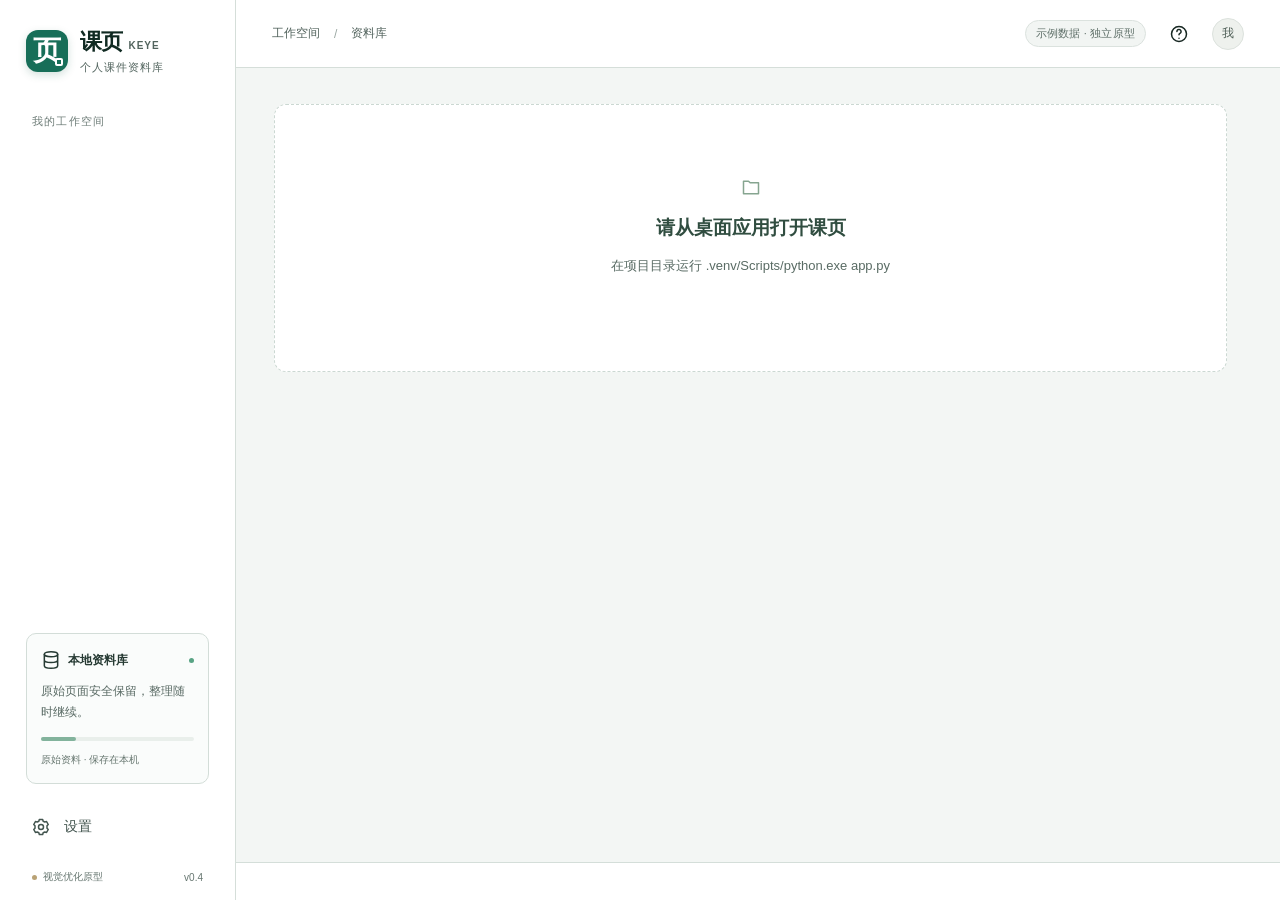
==== visual_prototype/index.html @ de609c1f "feat: build stable course library workflow" ====
<!doctype html>
<html lang="zh-CN">
<head>
  <meta charset="utf-8">
  <meta name="viewport" content="width=device-width,initial-scale=1">
  <title>课页 · 视觉优化原型</title>
  <link rel="stylesheet" href="styles.css">
  <link rel="stylesheet" href="refresh.css">
</head>
<body>
  <div class="app-shell">
    <aside class="sidebar">
      <a class="brand" href="#library" aria-label="返回资料库"><span class="brand-mark">页<span></span></span><span>课页<span class="brand-app" style="font-size:10px;margin-left:6px;letter-spacing:1px">KEYE</span><small>个人课件资料库</small></span></a>
      <div class="workspace-label">我的工作空间</div>
      <nav id="nav" aria-label="主导航"></nav>
      <div class="sidebar-bottom">
        <div class="storage-card"><div><span data-icon="database"></span><strong>本地资料库</strong><span class="local-dot"></span></div><p>原始页面安全保留，整理随时继续。</p><div class="storage-meter"><span></span></div><small>原始资料 · 保存在本机</small></div>
        <button class="nav-item" data-nav="settings"><span data-icon="settings"></span>设置</button>
        <div class="prototype-label"><span></span>视觉优化原型 <span class="prototype-version">v0.4</span></div>
      </div>
    </aside>
    <div class="workspace">
      <header class="topbar"><div id="breadcrumb">工作空间 <span>/</span> 资料库</div><div class="topbar-right"><span class="demo-tag">示例数据 · 独立原型</span><button class="icon-button" id="help-button" title="查看使用说明" aria-label="查看使用说明" data-icon="help"></button><span class="avatar">我</span></div></header>
      <main id="main"></main>
      <footer id="statusbar"></footer>
    </div>
  </div>
  <div id="toast" role="status" aria-live="polite"></div>
  <dialog id="modal"><div id="modal-content"></div></dialog>
  <script src="qrc:///qtwebchannel/qwebchannel.js"></script>
  <script src="layout.js"></script>
  <script src="app.js"></script>
<script src="courses.js"></script>
</body>
</html>
---- visual_prototype/styles.css ----
:root{--bg:#f7f8fa;--surface:#fff;--ink:#25312f;--muted:#7a8583;--line:#e6ebe9;--green:#257461;--green-dark:#195845;--soft:#eaf4ef;--amber:#a9782d;--radius:12px;--shadow:0 7px 24px #22392c06;font-family:Inter,"Segoe UI","Microsoft YaHei",sans-serif;font-size:14px;color:var(--ink);background:var(--bg)}
*{box-sizing:border-box}body{margin:0}button,input,select{font:inherit}button,a,input,select{outline-offset:4px}button{cursor:pointer}button:disabled{cursor:not-allowed;opacity:.4}a{color:inherit;text-decoration:none}button{color:inherit}svg.icon{width:19px;height:19px;flex-shrink:0;stroke:currentColor;fill:none;stroke-width:1.65;stroke-linecap:round;stroke-linejoin:round;vertical-align:middle}button{border:1px solid var(--line);background:white;border-radius:7px;padding:9px 14px;display:inline-flex;align-items:center;justify-content:center;gap:7px;transition:background .15s,border-color .15s}button:hover:not(:disabled){background:#f1f5f3;border-color:#cbd8d1}.primary{background:var(--green);border-color:var(--green);color:#fff}.primary:hover:not(:disabled){background:var(--green-dark);border-color:var(--green-dark)}.secondary{background:var(--soft);color:var(--green);border-color:transparent}.quiet{border-color:transparent;background:transparent}.danger{color:#a3473d}.icon-button{padding:7px;width:34px;height:34px;background:transparent;border-color:transparent}.app-shell{height:100vh;display:flex;overflow:hidden}.sidebar{width:224px;flex-shrink:0;background:#fff;border-right:1px solid var(--line);padding:30px 16px 16px;display:flex;flex-direction:column}.brand{display:flex;gap:11px;align-items:center;padding:0 12px;font-size:21px;font-weight:750;letter-spacing:-.8px}.brand-mark{height:39px;width:39px;background:var(--green);border-radius:11px;color:white;font-size:28px;font-weight:600;display:grid;place-items:center;position:relative}.brand-mark span{position:absolute;width:8px;height:8px;border:2px solid white;right:5px;bottom:6px;border-radius:2px;background:var(--green)}.brand-app{font-weight:400;color:#64716d}.brand small{display:block;color:var(--muted);font-size:10px;font-weight:400;letter-spacing:1.5px;margin-top:4px}.workspace-label{font-size:10px;letter-spacing:1.6px;color:#99a19e;margin:43px 16px 13px}.nav-item{width:100%;border:0;justify-content:flex-start;gap:13px;padding:12px 16px;border-radius:8px;font-size:13px;color:#67726e;margin:2px 0}.nav-item.active{background:var(--soft);color:var(--green);font-weight:650}.nav-item .nav-count{margin-left:auto;background:#dcece4;padding:2px 6px;font-size:10px;border-radius:5px}.sidebar-bottom{margin-top:auto}.storage-card{margin:14px 10px 19px;padding:16px 13px;border:1px solid var(--line);border-radius:10px;background:#fbfcfb}.storage-card>div:first-child{display:flex;align-items:center;gap:7px;font-size:11px}.storage-card svg{width:15px;height:15px}.storage-card p{font-size:11px;line-height:1.8;color:var(--muted);margin:11px 0}.storage-card small{font-size:9px;color:#919b95}.local-dot{background:#58a384;width:5px;height:5px;border-radius:50%;margin-left:auto}.storage-meter{height:4px;background:#e9efeb;border-radius:3px;margin:15px 0 8px}.storage-meter span{display:block;width:23%;height:100%;background:#82b39c;border-radius:3px}.prototype-label{font-size:10px;color:#97a09b;display:flex;gap:6px;align-items:center;padding:19px 16px 0}.prototype-label>span:first-child{height:5px;width:5px;background:#b9a275;border-radius:50%}.prototype-version{margin-left:auto}.workspace{flex:1;min-width:0;display:flex;flex-direction:column}.topbar{height:67px;flex-shrink:0;border-bottom:1px solid var(--line);display:flex;align-items:center;justify-content:space-between;padding:0 36px;background:#fff}.topbar #breadcrumb{font-size:11px;color:#7a8580;display:flex;gap:14px;align-items:center}.topbar #breadcrumb span{color:#bac3be}.topbar-right{display:flex;gap:16px;align-items:center}.demo-tag{font-size:10px;color:#8b918a;letter-spacing:.6px}.avatar{background:#f0f1eb;border:1px solid #e6e8e0;height:29px;width:29px;display:grid;place-items:center;font-size:11px;border-radius:50%;color:#787f6e}main{padding:34px 36px;flex:1;overflow:auto;scrollbar-gutter:stable}.page-heading{display:flex;align-items:center;justify-content:space-between;gap:16px;margin-bottom:27px}.eyebrow{font-size:10px;color:var(--green);letter-spacing:2px;font-weight:600;margin-bottom:9px}h1{font-size:27px;letter-spacing:-.8px;font-weight:650;margin:0 0 10px}h2{font-size:16px;font-weight:650;margin:0}h3{font-size:14px;margin:0;font-weight:600}.subtitle{font-size:12px;color:var(--muted);margin:0;line-height:1.8}.actions{display:flex;gap:9px;align-items:center}.actions button{font-size:12px}.continue-card{display:grid;grid-template-columns:206px 1fr auto;gap:24px;align-items:center;border:1px solid #dae8df;background:linear-gradient(105deg,#edf4ef,#f8faf7);border-radius:var(--radius);padding:23px 25px;margin-bottom:31px}.continue-art{border:1px solid #e3e9df;border-radius:7px;overflow:hidden;box-shadow:0 5px 10px #254a2910;aspect-ratio:16/9}.continue-copy .overline{font-size:10px;color:#749080;letter-spacing:1px;margin-bottom:10px}.continue-copy h2{font-size:18px;margin-bottom:8px}.continue-copy p{font-size:11px;color:var(--muted);margin:6px 0}.continue-copy .tiny-progress{width:170px;margin-top:13px;display:flex;align-items:center;gap:9px;font-size:10px;color:#799182}.tiny-progress>span:first-child{height:4px;flex:1;background:#dce7df;border-radius:3px}.tiny-progress i{display:block;background:#77a18a;height:100%;border-radius:3px}.continue-card>.actions{align-self:center}.continue-card button{font-size:12px}.toolbar{display:flex;align-items:center;gap:15px;margin-bottom:19px}.tabs{display:flex;gap:21px;align-items:center;flex:1;border-bottom:1px solid var(--line)}.tabs button{padding:11px 0 14px;border-radius:0;border:0;background:transparent;color:#858e88;font-size:12px;position:relative}.tabs button.active{color:var(--ink);font-weight:600}.tabs button.active:after{content:'';position:absolute;left:0;right:0;height:2px;background:var(--green);bottom:-1px}.tabs .count{font-size:10px;background:#edf0ed;padding:2px 5px;border-radius:4px;margin-left:2px;color:#7d8980}.search-box{display:flex;align-items:center;gap:8px;background:white;border:1px solid var(--line);border-radius:7px;padding:8px 11px;color:#97a099;min-width:210px}.search-box svg{width:16px;height:16px}.search-box input{border:0;outline:0;width:150px;font-size:11px;color:var(--ink);background:transparent}.search-box:focus-within{border-color:#80a58e}.library-tools{display:flex;align-items:center;justify-content:space-between;color:var(--muted);font-size:11px;margin-bottom:17px}.library-tools select{font-size:11px;border:0;background:none;color:var(--muted);padding:5px;cursor:pointer}.course-grid{display:grid;grid-template-columns:repeat(3,minmax(0,1fr));gap:19px}.course-card{border:1px solid var(--line);border-radius:10px;background:white;overflow:hidden;box-shadow:var(--shadow);transition:transform .15s,border-color .15s;position:relative}.course-card:hover{transform:translateY(-2px);border-color:#b4cabc}.course-cover{aspect-ratio:16/8.8;padding:17px 21px 0;background:#f0f2ef;overflow:hidden;position:relative}.course-cover .slide{border-radius:3px 3px 0 0;box-shadow:0 2px 10px #0000000c}.course-open{display:block;width:100%;padding:0;border:0;background:none;text-align:left;border-radius:0}.course-open:hover:not(:disabled){background:transparent}.course-info{padding:17px 19px 16px}.course-info h3{font-size:13px;line-height:1.6;margin-bottom:6px}.course-info .meta{font-size:10px;color:#929a95;display:flex;gap:10px;margin-bottom:16px}.course-info-bottom{display:flex;justify-content:space-between;align-items:center;font-size:10px;color:#959e98}.badge{display:inline-flex;align-items:center;gap:5px;padding:4px 7px;border-radius:4px;font-size:10px;white-space:nowrap}.badge:before{content:'';height:4px;width:4px;background:currentColor;border-radius:50%}.badge.pending{background:#f8f1e4;color:#a1844e}.badge.editing{background:#eef1f9;color:#7484aa}.badge.exported{background:#eaf4ef;color:#5a9076}.badge.changed{background:#f8eee7;color:#b28258}.card-menu{position:absolute;bottom:10px;right:10px;opacity:0;background:white}.course-card:focus-within .card-menu,.course-card:hover .card-menu{opacity:1}.empty{padding:70px 25px;text-align:center;color:#89948d;border:1px dashed #d6e0d9;border-radius:12px;background:#fff}.empty>svg{width:36px;height:36px;color:#86a590;margin-bottom:18px}.empty h2{color:#54665b;margin:0 0 10px;font-size:17px}.empty p{font-size:12px;line-height:1.8;margin-bottom:22px}.slide{display:block;width:100%;height:100%;background:#fff;object-fit:contain}.source-row{display:grid;grid-template-columns:1.2fr 1fr;gap:18px;margin-bottom:25px}.panel{background:#fff;border:1px solid var(--line);border-radius:11px;padding:22px}.source-card{display:flex;gap:15px;align-items:center}.source-logo{height:48px;width:48px;border-radius:11px;background:#edf3ee;display:grid;place-items:center;color:var(--green)}.source-logo svg{width:25px;height:25px}.source-card h3{margin-bottom:7px}.source-card p{font-size:11px;color:var(--muted);margin:0;line-height:1.7}.source-card>button{margin-left:auto;flex-shrink:0;font-size:11px}.connected{color:var(--green)!important}.scan-panel{padding:0;overflow:hidden}.scan-bar{display:flex;align-items:end;gap:15px;padding:22px;border-bottom:1px solid var(--line)}label.field{display:flex;flex-direction:column;gap:8px;font-size:11px;color:var(--muted)}input[type=date],input[type=text],select.field-input,input[type=number]{border:1px solid var(--line);padding:9px 11px;border-radius:6px;font-size:12px;background:#fff;color:var(--ink)}.scan-bar .scan-note{font-size:11px;color:var(--muted);margin-left:auto;padding:9px 0}.table-wrap{overflow:auto}table{width:100%;border-collapse:collapse;font-size:12px;white-space:nowrap}th{text-align:left;font-size:10px;font-weight:400;color:var(--muted);padding:14px 22px;background:#fbfcfb}td{padding:18px 22px;border-top:1px solid #eef1ee;color:#58665e}td:first-child,th:first-child{width:45px;padding-right:0}td .course-title{font-weight:550;color:var(--ink);margin-bottom:5px}td small{color:var(--muted);font-size:10px}input[type=checkbox]{accent-color:var(--green);width:15px;height:15px;cursor:pointer}.scan-bottom{border-top:1px solid var(--line);padding:17px 22px;display:flex;justify-content:space-between;align-items:center;font-size:11px;color:var(--muted)}.scan-bottom label{display:flex;align-items:center;gap:6px}.helper-note{display:flex;gap:9px;color:#869289;font-size:11px;line-height:1.9;padding:17px 2px}.helper-note svg{width:16px;margin-top:2px;flex-shrink:0}.editor-heading{margin-bottom:20px}.editor-heading h1{font-size:23px}.editor-heading .subtitle{display:flex;gap:11px;align-items:center;font-size:11px}.saved-label{font-size:10px;color:#7e9988}.saved-label svg{height:13px;width:13px;margin-right:4px}.back-button{font-size:11px;color:#7b8880;margin:0 0 14px;padding:0;border:0;background:none}.editor-toolbar{display:flex;align-items:center;gap:9px;flex-wrap:wrap;background:white;border:1px solid var(--line);border-radius:9px;padding:11px 14px;margin-bottom:17px}.editor-toolbar button{font-size:11px;padding:7px 10px}.editor-toolbar .separator{height:20px;width:1px;background:var(--line);margin:0 4px}.editor-toolbar .selected-label{font-size:11px;color:var(--muted);margin-left:auto}.segmented{display:flex;background:#f1f4f1;padding:3px;border-radius:6px}.segmented button{border:0;background:transparent;color:#87918a;font-size:11px;padding:7px 11px}.segmented button.active{background:white;color:#4c6855;box-shadow:0 1px 3px #00000009}.editor-layout{display:grid;grid-template-columns:minmax(0,1fr) 310px;gap:20px;align-items:start}.pages-grid{display:grid;grid-template-columns:repeat(3,minmax(0,1fr));gap:16px}.page-tile{background:white;border:1px solid var(--line);border-radius:7px;overflow:hidden;position:relative;transition:box-shadow .12s,border-color .12s}.page-tile.selected{border-color:var(--green);box-shadow:0 0 0 2px #25746118}.page-tile.current:not(.selected){border-color:#a3b7a7}.page-art{aspect-ratio:16/10;cursor:pointer;padding:7px;background:#f0f2ef;position:relative}.page-art svg{pointer-events:none}.page-tile.excluded .slide{opacity:.28;filter:grayscale(1)}.page-tile.excluded .page-art:after{content:'已排除';position:absolute;left:50%;top:50%;transform:translate(-50%,-50%);background:#fffdf0ee;border:1px solid #e5e4d7;border-radius:4px;font-size:10px;color:#8f8e7b;padding:3px 8px;pointer-events:none}.page-check{position:absolute;z-index:1;left:11px;top:11px;display:flex;background:#ffffffeb;border-radius:3px;padding:1px;box-shadow:0 1px 3px #0001}.page-check input{margin:1px;width:13px;height:13px}.page-caption{display:flex;align-items:center;justify-content:space-between;font-size:10px;padding:7px 9px;color:#929b95}.page-caption strong{color:#68796d;font-size:10px;font-weight:500}.page-caption button{font-size:9px;border:0;background:transparent;padding:3px 4px;color:#8b9a8f}.page-tile.excluded .page-caption button{color:var(--green)}.preview-panel{position:sticky;top:0;background:#fff;border:1px solid var(--line);border-radius:10px;overflow:hidden}.preview-title{display:flex;align-items:center;justify-content:space-between;padding:13px 16px;font-size:12px;font-weight:550}.preview-title span{font-weight:400;color:#98a19a;font-size:10px}.large-art{background:#eff1ee;padding:16px;cursor:zoom-in;aspect-ratio:4/3;display:flex;align-items:center}.large-art svg{height:auto;aspect-ratio:16/9;box-shadow:0 3px 13px #0000000d}.preview-controls{display:flex;align-items:center;justify-content:space-between;padding:11px 16px;border-bottom:1px solid var(--line);font-size:10px;color:var(--muted)}.preview-detail{padding:17px}.preview-detail h3{font-size:12px;margin-bottom:10px}.preview-detail p{font-size:11px;color:var(--muted);line-height:1.8;margin:8px 0 17px}.preview-detail>button{width:100%;font-size:11px}.keyboard-note{padding:14px 17px;background:#fafbf9;border-top:1px solid var(--line);font-size:10px;color:#9aa29a;line-height:2}kbd{font:9px "Segoe UI",sans-serif;padding:2px 4px;border:1px solid #e1e7df;border-radius:3px;background:white;color:#87927f}.editor-summary{display:flex;align-items:center;justify-content:space-between;margin-top:20px;font-size:11px;color:var(--muted);padding-top:16px;border-top:1px solid var(--line)}.editor-summary strong{color:var(--green);font-weight:550}.task-list{display:flex;flex-direction:column;gap:13px}.task-row{display:flex;align-items:center;gap:18px;background:#fff;border:1px solid var(--line);border-radius:10px;padding:20px 22px}.task-icon{height:42px;width:42px;border-radius:10px;background:var(--soft);display:grid;place-items:center;color:var(--green)}.task-copy{flex:1}.task-copy h3{font-size:13px;margin-bottom:7px}.task-copy p{font-size:11px;color:var(--muted);margin:0}.task-progress{height:4px;background:#edf0ec;border-radius:3px;margin-top:13px;max-width:460px}.task-progress span{display:block;height:100%;border-radius:3px;background:#79a28b;transition:width .3s}.task-row .actions button{font-size:11px}.settings-grid{display:grid;grid-template-columns:minmax(0,1fr) 280px;gap:23px}.settings-section{padding:24px 26px;margin-bottom:18px}.settings-section h2{margin-bottom:23px}.setting-row{display:flex;align-items:center;justify-content:space-between;gap:20px;margin:22px 0}.setting-row h3{font-size:12px;margin-bottom:6px}.setting-row p{font-size:11px;color:var(--muted);margin:0;line-height:1.8}.setting-row select{font-size:11px;max-width:190px}.toggle{position:relative;width:33px;height:19px;appearance:none;background:#cbd5cd;border-radius:20px;border:0;flex-shrink:0}.toggle:checked{background:var(--green)}.toggle:after{content:'';position:absolute;width:13px;height:13px;left:3px;top:3px;border-radius:50%;background:white}.toggle:checked:after{left:17px}.setting-path{padding:11px 13px;background:#f6f8f5;border:1px solid var(--line);border-radius:6px;color:#7b8a7b;font-size:11px;line-height:1.8}.guide-card{background:#f0f5ef;border:1px solid #e0e9dc;border-radius:10px;padding:23px;height:fit-content}.guide-card h3{font-size:13px;margin-bottom:12px;color:#5b775c}.guide-card p{font-size:11px;color:#81917c;line-height:2}.guide-card hr{border:0;border-top:1px solid #dde7d8;margin:21px 0}.guide-card .number{font-size:27px;color:#5d805e;font-weight:300}.trash-link{font-size:11px;color:#89948b;background:transparent;border:0;padding:5px 0}.footer-count{font-size:10px;color:#a1aaa4;text-align:center;margin:29px 0 7px}#statusbar{height:33px;flex-shrink:0;background:#fff;border-top:1px solid var(--line);display:flex;justify-content:space-between;align-items:center;padding:0 28px;font-size:10px;color:#9aa29e}#statusbar .status-left{display:flex;align-items:center;gap:7px}#statusbar .dot{width:5px;height:5px;background:#70a889;border-radius:50%}#statusbar button{font-size:10px;padding:2px 8px;border:0;color:var(--green);background:none}dialog{border:1px solid var(--line);border-radius:15px;padding:0;max-width:min(520px,90vw);width:520px;box-shadow:0 20px 90px #172c2233;color:var(--ink)}dialog::backdrop{background:#1b2e2544;backdrop-filter:blur(2px)}.modal-header{padding:24px 27px 15px;display:flex;align-items:center;justify-content:space-between}.modal-header h2{font-size:19px}.modal-body{padding:0 27px 25px}.modal-body p{font-size:12px;line-height:1.9;color:var(--muted)}.modal-body .notice{background:#f8f4e9;color:#9a8351;padding:12px 14px;font-size:11px;line-height:1.8;border-radius:7px;margin:18px 0}.modal-body .field{margin-top:17px}.modal-body input[type=text]{width:100%}.modal-actions{display:flex;gap:9px;justify-content:flex-end;padding:18px 27px;border-top:1px solid var(--line);background:#fafbf9}.modal-actions button{font-size:12px}.modal-stat{display:flex;justify-content:space-between;gap:20px;background:#f4f7f2;border-radius:9px;padding:18px;text-align:center}.modal-stat strong{display:block;font-size:23px;color:#5d7e65;font-weight:500}.modal-stat span{display:block;font-size:10px;color:#93a08e;margin-top:5px}.range-fields{display:flex;gap:15px;margin-top:10px}.range-fields .field{flex:1}.range-fields input{width:100%}.help-steps{counter-reset:step;padding:0;list-style:none}.help-steps li{counter-increment:step;font-size:12px;color:#67796b;margin:16px 0;display:flex;gap:10px;align-items:center}.help-steps li:before{content:counter(step);height:23px;min-width:23px;background:var(--soft);color:var(--green);border-radius:6px;display:grid;place-items:center;font-size:11px}.fullscreen-modal{width:min(1150px,94vw);max-width:94vw}.fullscreen-modal .modal-body{padding:5px 27px 20px}.fullscreen-modal .slide{max-height:65vh;aspect-ratio:16/9}.full-nav{display:flex;gap:13px;align-items:center;justify-content:center;padding:10px;font-size:12px;color:var(--muted)}#toast{position:fixed;bottom:49px;left:calc(50% + 80px);transform:translate(-50%,15px);opacity:0;pointer-events:none;border:1px solid #33483a;background:#33483a;color:white;border-radius:9px;padding:12px 19px;font-size:12px;box-shadow:0 5px 23px #25312f22;transition:opacity .2s,transform .2s;z-index:100}#toast.show{opacity:1;transform:translate(-50%,0)}.export-details{border:1px solid var(--line);border-radius:7px;padding:14px;line-height:1.9;color:var(--muted);font-size:11px;margin-top:15px}.screenreader{position:absolute;width:1px;height:1px;overflow:hidden;clip:rect(0,0,0,0)}
@media(min-width:1550px){main{padding:38px 48px}.course-grid{grid-template-columns:repeat(4,minmax(0,1fr))}.pages-grid{grid-template-columns:repeat(4,minmax(0,1fr))}.editor-layout{grid-template-columns:minmax(0,1fr) 360px}}
@media(max-width:1200px){.sidebar{width:194px;padding-left:11px;padding-right:11px}.brand{font-size:19px;gap:8px}.brand-mark{width:34px;height:34px}.topbar{padding:0 25px}main{padding:27px 25px}.continue-card{grid-template-columns:165px 1fr auto;padding:20px;gap:17px}.continue-copy h2{font-size:16px}.source-row{grid-template-columns:1fr}.editor-layout{grid-template-columns:minmax(0,1fr) 265px}.pages-grid{grid-template-columns:repeat(2,minmax(0,1fr))}.toolbar{gap:12px}.tabs{gap:15px}.search-box{min-width:175px}.search-box input{width:125px}.settings-grid{grid-template-columns:1fr 230px}}
@media(max-width:950px){.sidebar{width:170px}.brand{font-size:17px;padding:0 5px}.brand small{font-size:9px;letter-spacing:.5px}.workspace-label{margin-top:35px}.nav-item{padding:12px}.storage-card{padding:11px;margin-left:1px;margin-right:1px}.course-grid{grid-template-columns:repeat(2,minmax(0,1fr))}.continue-card{grid-template-columns:130px 1fr;gap:16px}.continue-card>.actions{grid-column:2}.toolbar{flex-wrap:wrap}.toolbar .tabs{min-width:100%}.search-box{width:100%}.search-box input{width:100%}.editor-layout{grid-template-columns:1fr}.preview-panel{display:none}.pages-grid{grid-template-columns:repeat(3,minmax(0,1fr))}.settings-grid{grid-template-columns:1fr}.guide-card{display:none}.scan-note{display:none}.page-heading{align-items:flex-start}.page-heading>.actions{flex-wrap:wrap;justify-content:flex-end}.editor-heading .actions{max-width:190px}}
@media(max-width:650px){.sidebar{width:64px;padding:20px 6px 10px}.brand{justify-content:center;padding:0}.brand>span:last-child,.workspace-label,.storage-card,.prototype-label{display:none}.nav-item{font-size:0;gap:0;justify-content:center;margin-top:10px}.nav-item .nav-count{position:absolute;transform:translate(12px,-10px);font-size:9px}.nav-item svg{width:21px;height:21px}nav{margin-top:30px}.topbar{height:52px;padding:0 17px}.topbar-right{gap:8px}.demo-tag{display:none}main{padding:24px 17px}.page-heading{flex-direction:column;gap:16px}h1{font-size:25px}.continue-card{grid-template-columns:1fr;padding:20px}.continue-art{display:none}.continue-card>.actions{grid-column:1}.course-grid{gap:12px}.course-cover{padding:11px 12px 0}.course-info{padding:12px}.course-info .meta{flex-wrap:wrap;gap:4px}.tabs{gap:13px}.tabs button{font-size:11px}.editor-heading .actions{max-width:none}.pages-grid{grid-template-columns:repeat(2,minmax(0,1fr))}.editor-toolbar{gap:5px}.editor-toolbar .selected-label{margin:5px 0}.editor-summary{font-size:10px;gap:10px}.source-card{flex-wrap:wrap}.source-card>button{margin-left:62px}.scan-bar{padding:15px;gap:8px;flex-wrap:wrap}.scan-bar input{max-width:145px}.scan-bottom{gap:12px;align-items:flex-start;flex-direction:column}.task-row{padding:15px;gap:10px;flex-wrap:wrap}.task-row>.actions{margin-left:52px}.setting-row{align-items:flex-start}.setting-row select{max-width:135px}#statusbar{padding:0 13px;font-size:9px}#statusbar>span:last-child{display:none}#toast{left:55%;max-width:80vw;width:max-content}.continue-copy .tiny-progress{width:190px}}

/* Keep batch actions within reach while browsing longer slide lists. */
.editor-toolbar { position: sticky; top: 0; z-index: 5; }

.large-art img.slide { height: auto; max-height: 300px; object-fit: contain; }
.fullscreen-modal img.slide { height: 65vh; width: 100%; object-fit: contain; }
.settings-numbers { display: grid; grid-template-columns: 1fr 1fr; gap: 15px; margin: 22px 0; }
.setting-path { overflow-wrap: anywhere; }
.task-error { color: #a65b4b !important; margin-top: 8px !important; white-space: pre-wrap; }
.task-copy { min-width: 0; }
.task-row { overflow-wrap: anywhere; }

/* Course collections and a focused review workspace. */
.course-controls{display:flex;align-items:center;gap:10px;flex-wrap:wrap;margin:20px 0;font-size:12px;color:var(--muted)}
.course-batch,.review-completion{display:flex;align-items:center;justify-content:space-between;gap:12px;padding:16px 18px;background:#edf4ef;border:1px solid #dce7df;border-radius:8px;margin-bottom:18px;font-size:12px}
.course-batch>span small{display:block;color:var(--muted);margin-top:6px}
.session-table{background:white;border:1px solid var(--line);border-radius:10px}.session-title{display:block;border:0;background:none;padding:0;margin-bottom:6px;text-align:left;font-weight:600}.session-title span{margin-left:14px;font-weight:400}.session-table td{padding:16px}.session-table td:last-child{white-space:nowrap}
.scan-group-tools{display:flex;justify-content:space-between;padding:17px 22px;font-size:12px;color:var(--muted)}.scan-course{border-top:1px solid var(--line)}.scan-course-heading{display:flex;align-items:center;gap:15px;padding:18px 22px}.scan-course-heading>button:nth-child(2){flex:1;display:flex;gap:10px;flex-direction:column;text-align:left;border:0;background:none}.scan-course-heading span{font-size:11px;color:var(--muted)}.scan-lectures{background:#fafcf9;padding:0 24px 14px 62px}.scan-lectures label{display:flex;align-items:center;gap:24px;padding:12px;border-top:1px solid var(--line);font-size:12px}.scan-lectures small{color:var(--muted);flex:1}
.review-workspace{display:grid;grid-template-columns:174px minmax(0,1fr);gap:24px}.review-content{min-width:0}.lecture-rail{position:sticky;top:0;max-height:calc(100vh - 160px);overflow:auto;border-right:1px solid var(--line);padding-right:12px}.rail-heading{padding:4px 8px 16px;font-size:13px}.rail-heading p{font-size:11px;color:var(--muted);line-height:1.8}.lecture-rail>button{display:flex;flex-direction:column;align-items:flex-start;gap:7px;width:100%;border:0;background:none;text-align:left;margin-bottom:6px;padding:12px;font-size:12px}.lecture-rail>button.active{background:#e6efe8;color:var(--green)}.lecture-rail span{font-size:11px;max-width:100%;overflow:hidden;text-overflow:ellipsis;white-space:nowrap}.lecture-rail small{font-size:10px;color:var(--muted)}.review-completion{margin-top:20px;position:sticky;bottom:0;z-index:6;flex-wrap:wrap}.editing-course .sidebar{width:64px;padding:20px 6px}.editing-course .brand{padding:0;justify-content:center}.editing-course .brand>span:last-child,.editing-course .workspace-label,.editing-course .storage-card,.editing-course .prototype-label{display:none}.editing-course .nav-item{font-size:0;justify-content:center;padding:12px;gap:0}.editing-course nav{margin-top:30px}.editing-course .nav-count{font-size:9px;position:absolute;transform:translate(12px,-10px)}
@media(max-width:1200px){.review-workspace{grid-template-columns:145px minmax(0,1fr);gap:16px}.review-workspace .editor-layout{grid-template-columns:minmax(0,1fr) 230px}.review-workspace .pages-grid{grid-template-columns:repeat(2,minmax(0,1fr))}}
@media(max-width:1000px){.review-workspace .editor-layout{grid-template-columns:1fr}.review-workspace .preview-panel{display:none}.course-batch{flex-wrap:wrap}.course-controls input{max-width:145px}}
@media(max-width:700px){.review-workspace{grid-template-columns:1fr}.lecture-rail{position:static;display:flex;max-height:130px;overflow:auto;border:0}.rail-heading{display:none}.lecture-rail>button{min-width:150px}.scan-lectures{padding-left:12px}}

/* Avoid overlaying the last row of slides, and avoid GPU-heavy modal backdrop composition. */
.review-completion{position:static;z-index:auto}
dialog::backdrop{background:#1b2e255c;backdrop-filter:none}
---- visual_prototype/refresh.css ----
/* 课页视觉优化原型：保留现有结构和动线，只加强清晰度、层级与可点击性。 */
:root{
  --bg:#f3f6f4;
  --surface:#ffffff;
  --ink:#172722;
  --muted:#596a64;
  --line:#d4ded9;
  --green:#176e58;
  --green-dark:#0e5744;
  --soft:#e3f0ea;
  --amber:#8a651f;
  --radius:13px;
  --shadow:0 8px 24px rgba(23,49,40,.07);
  font-size:15px;
  color:var(--ink);
  background:var(--bg);
  text-rendering:optimizeLegibility;
}

body{font-weight:400}
button,input,select{font-size:13px}
button{min-height:38px;border-color:#cfdad5;border-radius:8px;padding:9px 15px;font-weight:550;background:#fff}
button:hover:not(:disabled){background:#edf4f0;border-color:#9fb9ae}
button:focus-visible,input:focus-visible,select:focus-visible,a:focus-visible{outline:2px solid #297e68;outline-offset:2px}
.primary{background:var(--green);border-color:var(--green);font-weight:650;box-shadow:0 2px 5px rgba(14,87,68,.15)}
.secondary{background:#e5f1eb;color:#115e4a;border-color:#c7dfd4}
.quiet{color:#465a52}
svg.icon{width:20px;height:20px;stroke-width:1.8}

.sidebar{width:236px;padding:27px 16px 16px;border-color:#d5ded9}
.brand{gap:12px;padding:0 10px;font-size:22px;color:#102a22}
.brand-mark{width:42px;height:42px;border-radius:12px;background:#176e58;box-shadow:0 3px 9px rgba(16,88,68,.18)}
.brand small{font-size:11px;color:#52645e;letter-spacing:1px;margin-top:3px}
.brand-app{color:#52645e!important;font-size:10px!important;font-weight:600!important}
.workspace-label{font-size:11px;color:#6d7c77;margin:39px 16px 12px;letter-spacing:1.2px}
.nav-item{gap:13px;min-height:44px;padding:11px 15px;font-size:14px;color:#43554f;border-radius:9px}
.nav-item.active{background:#dfede7;color:#0f634e;font-weight:700}
.nav-item.active svg{stroke-width:2.1}
.nav-item .nav-count{font-size:11px;color:#0f634e;background:#c9e2d7}
.storage-card{padding:16px 14px;background:#fafcfb;border-color:#d3ddd8}
.storage-card>div:first-child{font-size:12px;color:#263a33}
.storage-card p{font-size:12px;line-height:1.7;color:#596a64}
.storage-card small{font-size:10px;color:#66766f}
.prototype-label{font-size:10px;color:#677771}

.topbar{height:68px;padding:0 36px;border-color:#d5ded9}
.topbar #breadcrumb{font-size:12px;color:#52635d}
.topbar #breadcrumb span{color:#9aa7a2}
.demo-tag{font-size:11px;color:#5f7069;background:#f2f5f3;border:1px solid #dbe2de;border-radius:999px;padding:5px 10px;letter-spacing:.2px}
.avatar{width:32px;height:32px;font-size:12px;color:#506058;background:#eef1ed;border-color:#dce2dd}

main{padding:36px 38px}
.page-heading{margin-bottom:29px}
.eyebrow{font-size:11px;color:#176e58;letter-spacing:2.1px;font-weight:750;margin-bottom:9px}
h1{font-size:30px;line-height:1.25;letter-spacing:-.6px;font-weight:750;margin-bottom:9px;color:#142821}
h2{font-size:18px;font-weight:700}
h3{font-size:15px;font-weight:650}
.subtitle{font-size:13px;line-height:1.7;color:#5a6c65}
.actions{gap:10px}
.actions button{font-size:13px}

.toolbar{gap:18px;margin-bottom:21px}
.tabs{gap:25px;border-color:#d2dcd7}
.tabs button{font-size:13px;color:#64736e;padding:12px 0 15px;min-height:42px}
.tabs button.active{color:#142821;font-weight:700}
.tabs button.active:after{height:3px}
.tabs .count{font-size:11px;color:#53655d;background:#e3e9e6}
.search-box{min-width:230px;padding:10px 12px;border-color:#cfd9d4;border-radius:8px;color:#667770}
.search-box input{font-size:13px;width:170px}
.library-tools{font-size:12px;color:#5e6f68;margin-bottom:19px}
.library-tools select{font-size:12px;color:#52635d}

.continue-card{border-color:#c8ddd2;background:linear-gradient(105deg,#e5f1eb,#f8faf8);padding:25px 27px;box-shadow:0 6px 18px rgba(28,73,58,.06)}
.continue-copy .overline{font-size:11px;color:#3f715f;font-weight:650}
.continue-copy h2{font-size:19px}
.continue-copy p{font-size:12px;color:#596a64}
.continue-copy .tiny-progress{font-size:11px;color:#4e695e}

.course-grid{gap:21px}
.course-card{border-color:#d1dcd7;border-radius:12px;box-shadow:var(--shadow)}
.course-card:hover{border-color:#91b4a5;box-shadow:0 10px 28px rgba(23,72,55,.11)}
.course-info{padding:19px 20px 18px}
.course-info h3{font-size:15px;line-height:1.5;color:#172722}
.course-info .meta{font-size:12px;color:#5d6e67;margin-bottom:17px}
.course-info-bottom{font-size:11px;color:#65756f}
.badge{font-size:11px;font-weight:600;padding:5px 8px;border-radius:5px}
.badge.pending{background:#f7edd8;color:#765516}
.badge.editing{background:#e8edf8;color:#4c6292}
.badge.exported{background:#def0e7;color:#176149}
.badge.changed{background:#f7e7dc;color:#914c32}

.panel{border-color:#d0dad5;border-radius:12px;box-shadow:0 3px 12px rgba(31,58,48,.035)}
.source-card h3{font-size:15px}
.source-card p{font-size:12px;color:#596b64}
.source-card>button{font-size:13px}
.source-logo{height:52px;width:52px}
.scan-bar,.scan-course-heading{padding:20px 22px}
label.field{font-size:12px;color:#52645d;font-weight:550}
input[type=date],input[type=text],select.field-input,input[type=number]{font-size:13px;min-height:39px;border-color:#cbd7d1;color:#1b3028}
.scan-bar .scan-note,.scan-group-tools{font-size:12px;color:#5b6d65}
.scan-course-heading span,.scan-lectures small{font-size:12px;color:#5b6d65}
.scan-lectures label{font-size:13px;min-height:48px}
.scan-bottom{font-size:12px;color:#53655e;padding:18px 22px}
.helper-note{font-size:12px;color:#566961;line-height:1.75}

table{font-size:13px}
th{font-size:11px;font-weight:650;color:#54665f;background:#f7f9f8;padding:15px 20px}
td{padding:18px 20px;color:#344941;border-color:#e1e7e4}
td small{font-size:11px;color:#61726b}
td .course-title{font-weight:650;color:#172722}
.session-table{border-color:#d0dad5;border-radius:12px;box-shadow:0 3px 12px rgba(31,58,48,.035);overflow:visible}
.session-table table{table-layout:auto}
.session-table th{font-size:12px}
.session-table th:nth-child(2){min-width:320px}
.session-table td{padding:17px 18px;font-size:14px;transition:background .12s}
.session-table td[data-course-session]{cursor:pointer}
.session-row:has(td[data-course-session]:hover) td[data-course-session]{background:#e8f2ed}
.session-row:has(td[data-course-session]:hover) .session-entry{box-shadow:inset 3px 0 #176e58}
.session-entry{padding:6px 8px!important}
.session-title{width:100%;min-height:72px;padding:12px 14px;margin:0;border:0;border-radius:9px;background:transparent;color:#182b24;font-size:14px;font-weight:500;display:flex;flex-direction:column;align-items:flex-start;justify-content:center;gap:9px;text-align:left}
.session-title:hover:not(:disabled){background:transparent;border-color:transparent}
.session-title-main{display:flex;align-items:center;gap:18px;line-height:1.45}
.session-title-main strong{font-size:14px;font-weight:750;color:#10271f}
.session-title-main>span{font-size:14px;color:#21362e}
.session-title small{font-size:12px;color:#536860}
.session-action-cell{position:relative;min-width:255px}
.session-actions{display:flex;align-items:center;gap:8px;position:relative;width:max-content}
.session-actions>button{height:40px;min-height:40px;padding:8px 15px}
.session-actions .session-more{width:40px;min-width:40px;padding:0;border-color:transparent;color:#3e564c}
.session-actions .session-more:hover,.session-actions .session-more.active{background:#e4f0ea;border-color:#bdd4c9;color:#0f634e}
.session-menu{position:absolute;right:0;top:47px;z-index:30;width:190px;padding:7px;background:#fff;border:1px solid #c9d5cf;border-radius:10px;box-shadow:0 12px 32px rgba(20,45,36,.18);display:flex;flex-direction:column;gap:3px}
.session-row:nth-last-child(-n+2) .session-menu{top:auto;bottom:47px}
.session-menu button{width:100%;min-height:39px;padding:9px 11px;border:0;background:transparent;justify-content:flex-start;font-size:13px;font-weight:550}
.session-menu button:hover:not(:disabled){background:#edf4f0}
.session-menu button.danger{color:#963e34}
.session-menu svg{width:18px;height:18px}
.course-controls{font-size:13px;color:#52645d;gap:11px}
.course-batch,.review-completion{font-size:13px;border-color:#c7ddd2;background:#e5f1eb;padding:17px 19px;border-radius:10px}
.course-batch>span small{font-size:11px;color:#53675e}

.editor-heading h1{font-size:25px}
.editor-heading .subtitle{font-size:12px}
.back-button{font-size:12px;color:#52675e;font-weight:600}
.review-workspace{grid-template-columns:190px minmax(0,1fr);gap:25px}
.lecture-rail{border-color:#d3ddd8;padding-right:14px}
.rail-heading{font-size:14px}
.rail-heading p{font-size:12px;color:#5c6e66}
.lecture-rail>button{font-size:13px;padding:13px 12px;border-radius:9px;min-height:76px}
.lecture-rail>button.active{background:#dcece4;color:#105d49;box-shadow:inset 3px 0 #176e58}
.lecture-rail span{font-size:12px}
.lecture-rail small{font-size:11px;color:#566a61}
.editor-toolbar{border-color:#cfd9d4;border-radius:10px;padding:12px 14px;box-shadow:0 4px 14px rgba(25,55,44,.045)}
.editor-toolbar button,.segmented button{font-size:12px;min-height:34px}
.editor-toolbar .selected-label{font-size:12px;color:#52655d;font-weight:600}
.segmented{background:#e8eeeb}
.segmented button.active{color:#154f3f;font-weight:650}
.page-tile{border-color:#cad5d0;border-radius:9px;box-shadow:0 2px 8px rgba(29,55,46,.04)}
.page-tile.selected{border-color:#176e58;box-shadow:0 0 0 2px rgba(23,110,88,.22)}
.page-caption{font-size:11px;color:#596c63;padding:9px 10px}
.page-caption strong{font-size:12px;color:#344a41;font-weight:650}
.page-caption button{font-size:11px;color:#4e635a}
.page-tile.excluded .page-art:after{font-size:11px;color:#695a35;border-color:#d9cfb8;padding:5px 9px}
.preview-panel{border-color:#cdd8d2;border-radius:11px;box-shadow:0 5px 18px rgba(30,59,48,.06)}
.preview-title{font-size:13px;font-weight:700;padding:15px 17px}
.preview-title span{font-size:11px;color:#61726b}
.preview-controls{font-size:11px;color:#52655d;padding:12px 16px}
.preview-detail h3{font-size:13px}
.preview-detail p{font-size:12px;color:#566a61}
.preview-detail>button{font-size:12px}
.keyboard-note{font-size:11px;color:#63736d}
kbd{font-size:10px;color:#4e6158;border-color:#ccd7d1}
.editor-summary{font-size:12px;color:#53665d}
.saved-label{font-size:11px;color:#47715e}

.task-list{gap:14px}
.task-row{border-color:#d0dad5;border-radius:12px;padding:21px 22px;box-shadow:0 3px 12px rgba(31,58,48,.035)}
.task-icon{height:46px;width:46px}
.task-copy h3{font-size:14px;color:#172722}
.task-copy p{font-size:12px;color:#596b64}
.task-row .actions button{font-size:12px}

.settings-section{padding:25px 27px}
.settings-section h2{font-size:18px}
.setting-row h3{font-size:14px}
.setting-row p{font-size:12px;color:#596b64}
.setting-row select{font-size:12px}
.setting-path{font-size:12px;color:#485e54;background:#f2f6f3;border-color:#cedad3}
.guide-card{background:#e7f1e9;border-color:#cddfce}
.guide-card h3{font-size:14px;color:#355f43}
.guide-card p{font-size:12px;color:#536c57}

.empty{color:#596b64;border-color:#cbd8d2;padding:72px 25px}
.empty h2{font-size:19px;color:#304d40}
.empty p{font-size:13px}
#statusbar{height:38px;padding:0 29px;font-size:11px;color:#596a64;border-color:#d4ded9}
#statusbar button{font-size:11px;font-weight:650}
#toast{font-size:13px;background:#213d33;border-color:#213d33}

dialog{border-color:#c7d4ce;border-radius:14px;box-shadow:0 22px 80px rgba(20,43,35,.27)}
dialog::backdrop{background:rgba(18,36,30,.42);backdrop-filter:none}
.modal-header{padding:25px 28px 17px}
.modal-header h2{font-size:21px}
.modal-body{padding:0 28px 26px}
.modal-body p{font-size:13px;color:#52655d;line-height:1.8}
.modal-body .notice{font-size:12px;color:#725a20;background:#f6eedb}
.modal-actions{padding:18px 28px;background:#f6f8f7;border-color:#d7e0dc}
.modal-actions button{font-size:13px}
.modal-stat span{font-size:11px;color:#607269}
.help-steps li{font-size:13px;color:#435950}

@media(max-width:1200px){
  .sidebar{width:205px}
  main{padding:30px 28px}
  .review-workspace{grid-template-columns:158px minmax(0,1fr);gap:18px}
  .review-workspace .editor-layout{grid-template-columns:minmax(0,1fr) 250px}
  .session-table{overflow:auto}
  .session-table th:nth-child(2){min-width:280px}
  .session-table td{padding:15px 13px}
}
@media(max-width:1000px){
  :root{font-size:14px}
  .topbar{padding:0 25px}
  .review-workspace .editor-layout{grid-template-columns:1fr}
  .page-heading{align-items:flex-start}
  .page-heading>.actions{flex-wrap:wrap;justify-content:flex-end}
}
@media(max-width:950px){
  .sidebar{width:176px}
  .brand{font-size:19px}
  .nav-item{font-size:13px}
  .course-grid{grid-template-columns:repeat(2,minmax(0,1fr))}
}
@media(max-width:700px){
  main{padding:24px 18px}
  h1{font-size:27px}
  .review-workspace{grid-template-columns:1fr}
  .lecture-rail{border:0;padding-right:0}
}
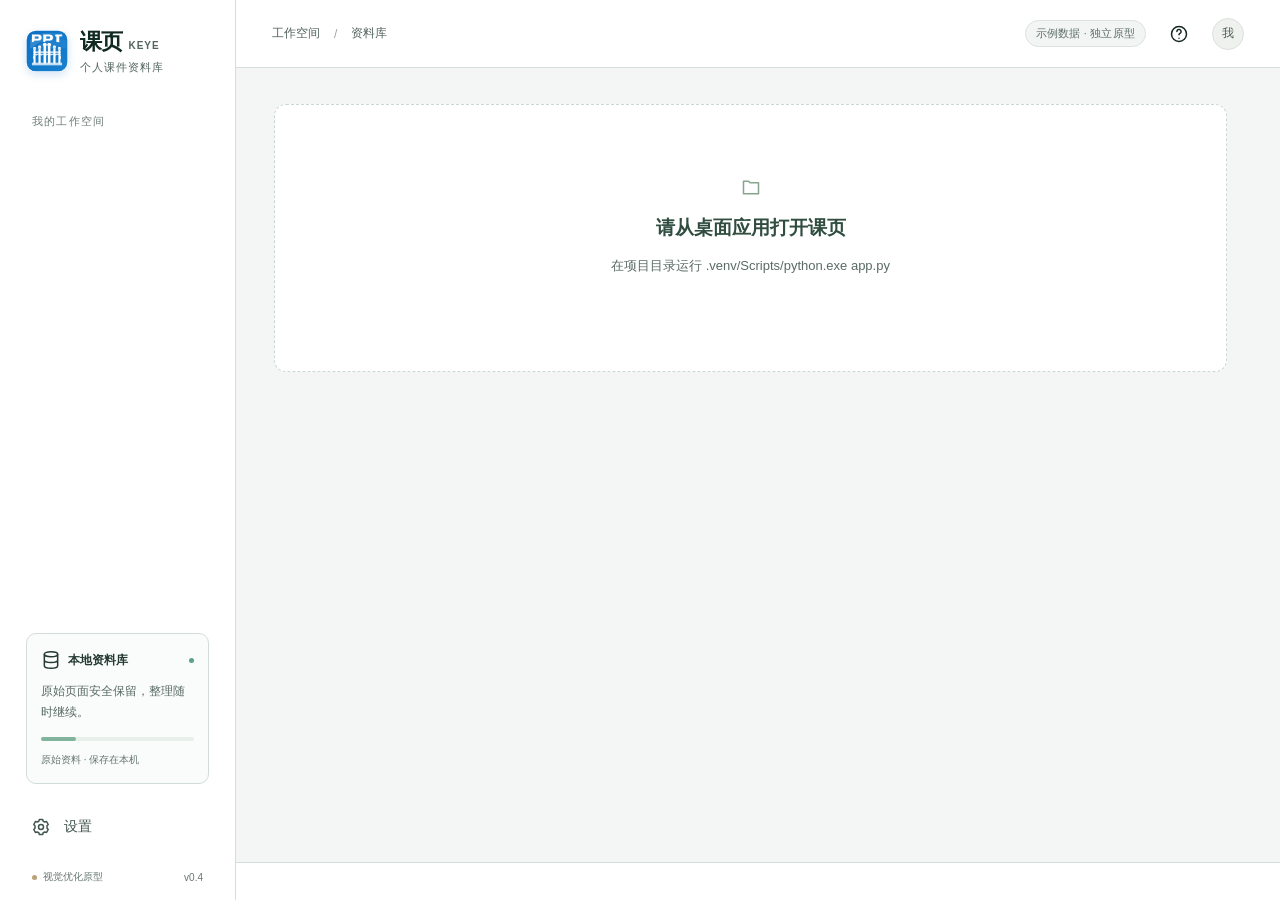
==== commit 71d158be: "feat: apply new app icon across the product" ====
--- a/visual_prototype/index.html
+++ b/visual_prototype/index.html
@@ -4,13 +4,14 @@
   <meta charset="utf-8">
   <meta name="viewport" content="width=device-width,initial-scale=1">
   <title>课页 · 视觉优化原型</title>
+  <link rel="icon" type="image/svg+xml" href="app-icon.svg">
   <link rel="stylesheet" href="styles.css">
   <link rel="stylesheet" href="refresh.css">
 </head>
 <body>
   <div class="app-shell">
     <aside class="sidebar">
-      <a class="brand" href="#library" aria-label="返回资料库"><span class="brand-mark">页<span></span></span><span>课页<span class="brand-app" style="font-size:10px;margin-left:6px;letter-spacing:1px">KEYE</span><small>个人课件资料库</small></span></a>
+      <a class="brand" href="#library" aria-label="返回资料库"><img class="brand-mark" src="app-icon.svg" alt=""><span>课页<span class="brand-app" style="font-size:10px;margin-left:6px;letter-spacing:1px">KEYE</span><small>个人课件资料库</small></span></a>
       <div class="workspace-label">我的工作空间</div>
       <nav id="nav" aria-label="主导航"></nav>
       <div class="sidebar-bottom">
--- a/visual_prototype/refresh.css
+++ b/visual_prototype/refresh.css
@@ -29,7 +29,7 @@
 
 .sidebar{width:236px;padding:27px 16px 16px;border-color:#d5ded9}
 .brand{gap:12px;padding:0 10px;font-size:22px;color:#102a22}
-.brand-mark{width:42px;height:42px;border-radius:12px;background:#176e58;box-shadow:0 3px 9px rgba(16,88,68,.18)}
+.brand-mark{width:42px;height:42px;border-radius:10px;background:transparent;box-shadow:0 3px 9px rgba(13,113,196,.18);display:block;object-fit:contain}
 .brand small{font-size:11px;color:#52645e;letter-spacing:1px;margin-top:3px}
 .brand-app{color:#52645e!important;font-size:10px!important;font-weight:600!important}
 .workspace-label{font-size:11px;color:#6d7c77;margin:39px 16px 12px;letter-spacing:1.2px}
